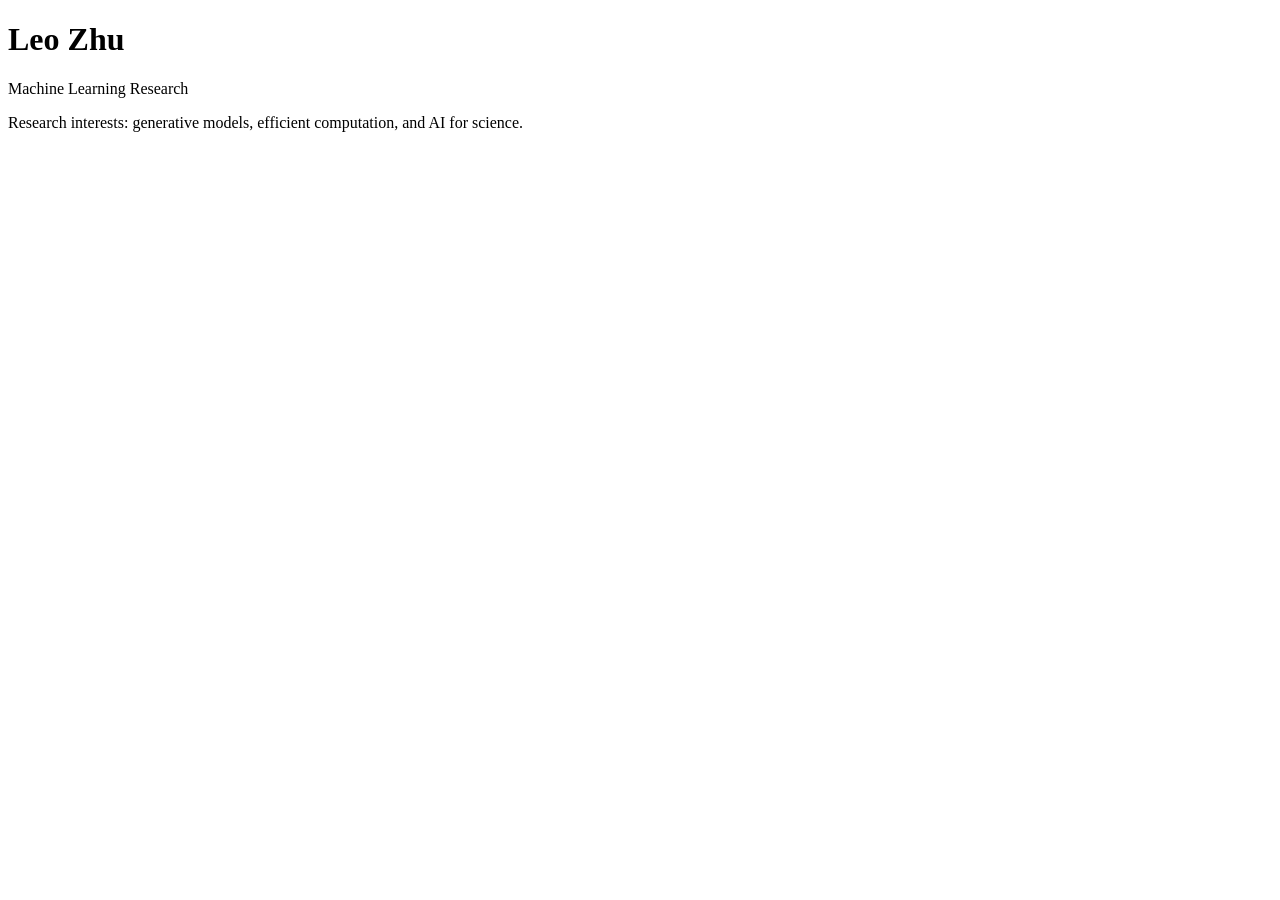
==== index.html @ b60bdffe "Create index.html" ====
<!DOCTYPE html>
<html lang="en">
<head>
  <meta charset="UTF-8">
  <meta name="viewport" content="width=device-width, initial-scale=1">
  <title>Leo Zhu | Research</title>
</head>
<body>
  <h1>Leo Zhu</h1>
  <p>Machine Learning Research</p>
  <p>
    Research interests: generative models,
    efficient computation, and AI for science.
  </p>
</body>
</html>
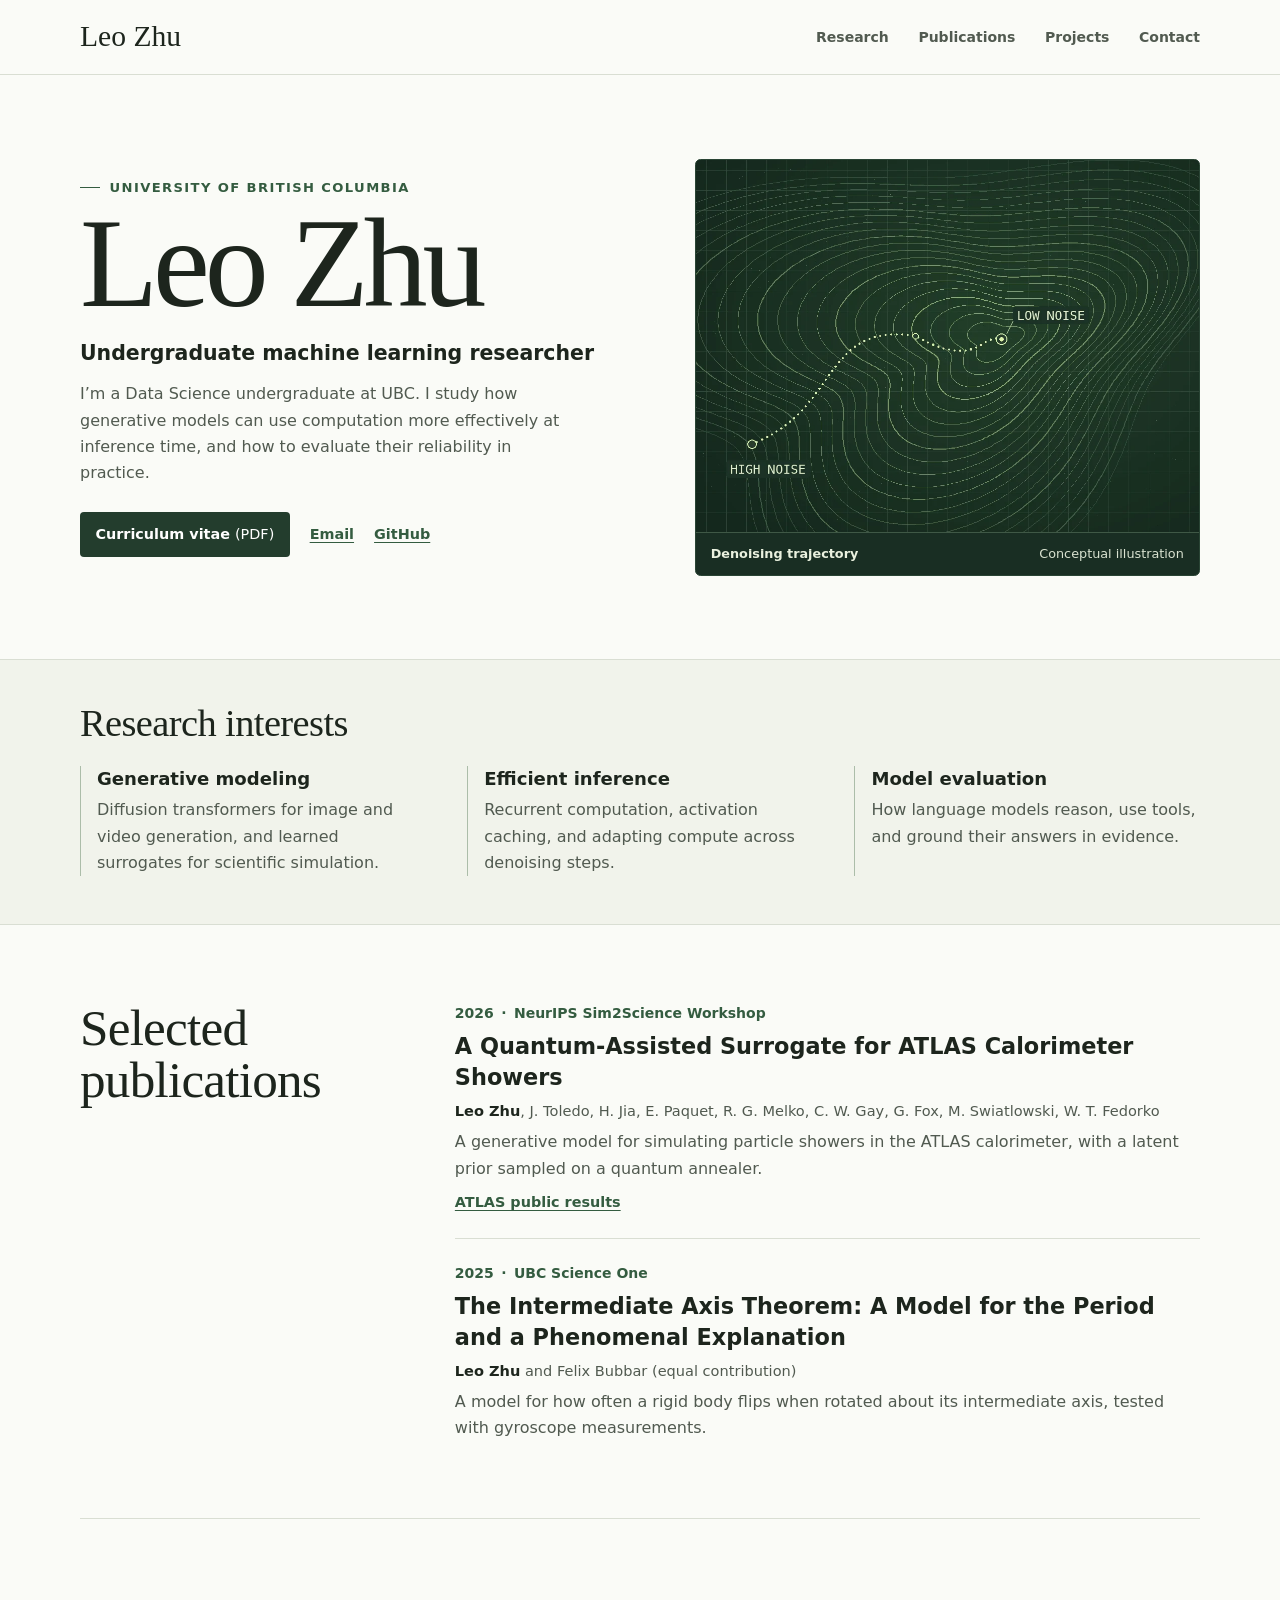
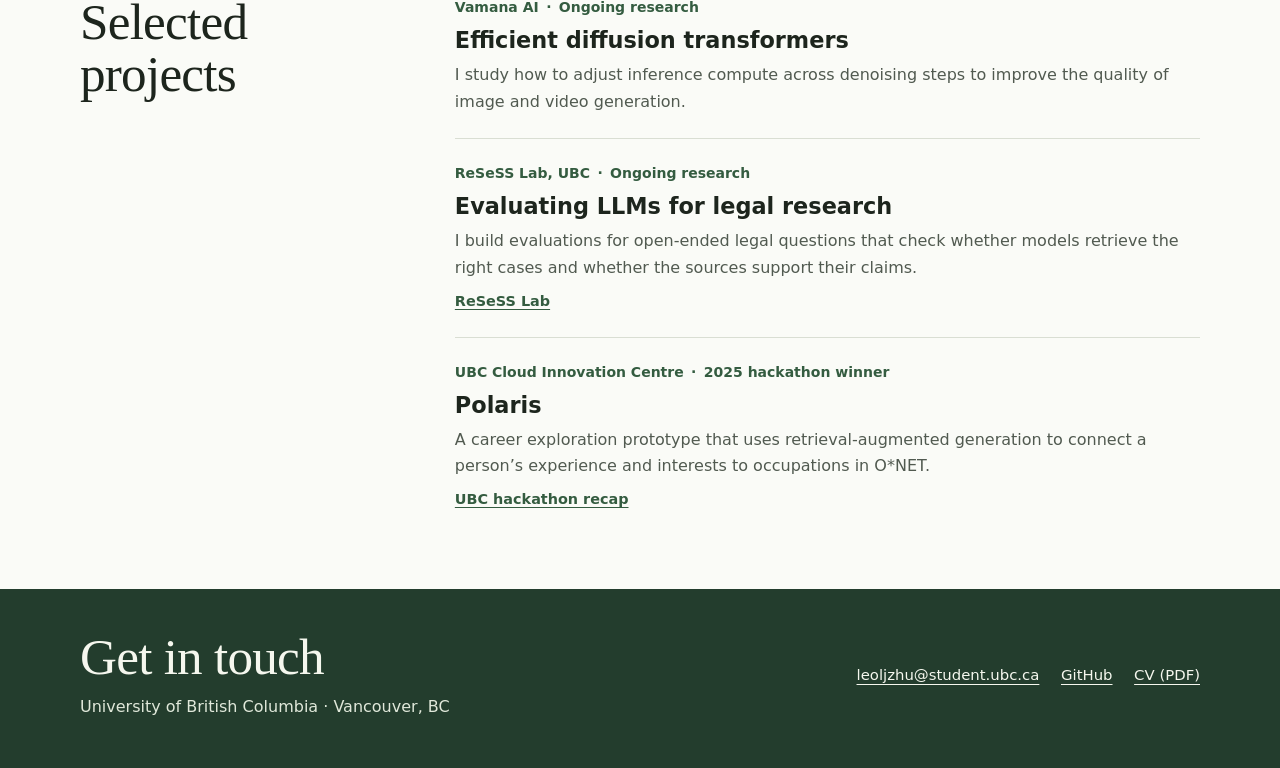
==== commit aa66ac67: "Build academic research portfolio" ====
--- a/index.html
+++ b/index.html
@@ -1,16 +1,125 @@
-<!DOCTYPE html>
+<!doctype html>
 <html lang="en">
 <head>
-  <meta charset="UTF-8">
+  <meta charset="utf-8">
   <meta name="viewport" content="width=device-width, initial-scale=1">
-  <title>Leo Zhu | Research</title>
+  <meta name="description" content="Leo Zhu is a Data Science undergraduate at the University of British Columbia researching generative models, efficient inference, and model evaluation.">
+  <meta name="theme-color" content="#fafbf7">
+  <link rel="canonical" href="https://leo-lj-zhu.github.io/">
+  <link rel="icon" href="assets/favicon.png" type="image/png">
+  <link rel="preload" href="assets/fonts/instrument-serif.woff2" as="font" type="font/woff2" crossorigin>
+  <link rel="stylesheet" href="style.css">
+  <title>Leo Zhu | Machine Learning Research</title>
 </head>
-<body>
-  <h1>Leo Zhu</h1>
-  <p>Machine Learning Research</p>
-  <p>
-    Research interests: generative models,
-    efficient computation, and AI for science.
-  </p>
+<body id="top">
+  <a class="skip-link" href="#main">Skip to content</a>
+
+  <header class="header">
+    <div class="shell header-inner">
+      <a class="wordmark" href="#top">Leo Zhu</a>
+      <nav aria-label="Main navigation">
+        <a href="#research">Research</a>
+        <a href="#publications">Publications</a>
+        <a href="#projects">Projects</a>
+        <a href="#contact">Contact</a>
+      </nav>
+    </div>
+  </header>
+
+  <main id="main" tabindex="-1">
+    <section class="shell hero" aria-labelledby="intro-title">
+      <div class="hero-copy">
+        <p class="eyebrow affiliation">University of British Columbia</p>
+        <h1 id="intro-title">Leo Zhu</h1>
+        <p class="role">Undergraduate machine learning researcher</p>
+        <p class="intro">I’m a Data Science undergraduate at UBC. I study how generative models can use computation more effectively at inference time, and how to evaluate their reliability in practice.</p>
+        <div class="hero-links">
+          <a class="button" href="cv/Leo_Zhu_CV.pdf">Curriculum vitae <span class="file-type">(PDF)</span></a>
+          <a href="mailto:leoljzhu@student.ubc.ca">Email</a>
+          <a href="https://github.com/leo-lj-zhu">GitHub</a>
+        </div>
+      </div>
+      <figure class="hero-figure">
+        <img src="assets/denoising-path.webp" width="1000" height="740" alt="A dotted path moves from high noise on the outer contours to low noise near the center.">
+        <figcaption><span>Denoising trajectory</span><span>Conceptual illustration</span></figcaption>
+      </figure>
+    </section>
+
+    <section class="research" id="research" aria-labelledby="research-title">
+      <div class="shell research-inner">
+        <h2 id="research-title">Research interests</h2>
+        <ul class="interests" role="list">
+          <li>
+            <h3>Generative modeling</h3>
+            <p>Diffusion transformers for image and video generation, and learned surrogates for scientific simulation.</p>
+          </li>
+          <li>
+            <h3>Efficient inference</h3>
+            <p>Recurrent computation, activation caching, and adapting compute across denoising steps.</p>
+          </li>
+          <li>
+            <h3>Model evaluation</h3>
+            <p>How language models reason, use tools, and ground their answers in evidence.</p>
+          </li>
+        </ul>
+      </div>
+    </section>
+
+    <section class="shell work-section" id="publications" aria-labelledby="publications-title">
+      <h2 id="publications-title">Selected publications</h2>
+      <div class="entries">
+        <article class="entry">
+          <p class="entry-meta">2026 <span>·</span> NeurIPS Sim2Science Workshop</p>
+          <h3>A Quantum-Assisted Surrogate for ATLAS Calorimeter Showers</h3>
+          <p class="authors"><strong>Leo Zhu</strong>, J. Toledo, H. Jia, E. Paquet, R. G. Melko, C. W. Gay, G. Fox, M. Swiatlowski, W. T. Fedorko</p>
+          <p>A generative model for simulating particle showers in the ATLAS calorimeter, with a latent prior sampled on a quantum annealer.</p>
+          <a href="https://atlas.web.cern.ch/Atlas/GROUPS/PHYSICS/PLOTS/SIMU-2026-15/">ATLAS public results</a>
+        </article>
+        <article class="entry">
+          <p class="entry-meta">2025 <span>·</span> UBC Science One</p>
+          <h3>The Intermediate Axis Theorem: A Model for the Period and a Phenomenal Explanation</h3>
+          <p class="authors"><strong>Leo Zhu</strong> and Felix Bubbar <span>(equal contribution)</span></p>
+          <p>A model for how often a rigid body flips when rotated about its intermediate axis, tested with gyroscope measurements.</p>
+        </article>
+      </div>
+    </section>
+
+    <section class="shell work-section" id="projects" aria-labelledby="projects-title">
+      <h2 id="projects-title">Selected projects</h2>
+      <div class="entries">
+        <article class="entry">
+          <p class="entry-meta">Vamana AI <span>·</span> Ongoing research</p>
+          <h3>Efficient diffusion transformers</h3>
+          <p>I study how to adjust inference compute across denoising steps to improve the quality of image and video generation.</p>
+        </article>
+        <article class="entry">
+          <p class="entry-meta">ReSeSS Lab, UBC <span>·</span> Ongoing research</p>
+          <h3>Evaluating LLMs for legal research</h3>
+          <p>I build evaluations for open-ended legal questions that check whether models retrieve the right cases and whether the sources support their claims.</p>
+          <a href="https://people.ece.ubc.ca/~mjulia/ReSeSS.html">ReSeSS Lab</a>
+        </article>
+        <article class="entry">
+          <p class="entry-meta">UBC Cloud Innovation Centre <span>·</span> 2025 hackathon winner</p>
+          <h3>Polaris</h3>
+          <p>A career exploration prototype that uses retrieval-augmented generation to connect a person’s experience and interests to occupations in O*NET.</p>
+          <a href="https://cic.ubc.ca/2025/09/04/event-recap-the-ubc-cic-summer-genai-hackathon-2025/">UBC hackathon recap</a>
+        </article>
+      </div>
+    </section>
+  </main>
+
+  <footer id="contact" aria-labelledby="contact-title">
+    <div class="shell footer-inner">
+      <div>
+        <h2 id="contact-title">Get in touch</h2>
+        <p>University of British Columbia · Vancouver, BC</p>
+      </div>
+      <address>
+        <a href="mailto:leoljzhu@student.ubc.ca">leoljzhu@student.ubc.ca</a>
+        <a href="https://github.com/leo-lj-zhu">GitHub</a>
+        <a href="cv/Leo_Zhu_CV.pdf">CV (PDF)</a>
+      </address>
+    </div>
+  </footer>
 </body>
 </html>
--- a/style.css
+++ b/style.css
@@ -0,0 +1,412 @@
+@font-face {
+  font-family: Inter;
+  src: url("assets/fonts/inter.woff2") format("woff2");
+  font-weight: 400 700;
+  font-display: swap;
+}
+
+@font-face {
+  font-family: "Instrument Serif";
+  src: url("assets/fonts/instrument-serif.woff2") format("woff2");
+  font-weight: 400;
+  font-display: swap;
+}
+
+:root {
+  color-scheme: light;
+  --paper: #fafbf7;
+  --wash: #f1f3eb;
+  --ink: #1d251d;
+  --muted: #515a50;
+  --accent: #345c40;
+  --line: #d9ded3;
+  --forest: #233d2d;
+  --serif: "Instrument Serif", Georgia, serif;
+  --sans: Inter, system-ui, sans-serif;
+}
+
+* {
+  box-sizing: border-box;
+}
+
+body {
+  margin: 0;
+  background: var(--paper);
+  color: var(--ink);
+  font: 1rem / 1.65 var(--sans);
+}
+
+h1, h2, h3, p, figure {
+  margin: 0;
+}
+
+h1, h2 {
+  font-family: var(--serif);
+  font-weight: 400;
+}
+
+h2 {
+  font-size: clamp(2.45rem, 4vw, 3.5rem);
+  line-height: 1.02;
+  letter-spacing: -.015em;
+}
+
+h3 {
+  font-size: 1.13rem;
+  font-weight: 650;
+  line-height: 1.4;
+}
+
+a {
+  color: var(--accent);
+  text-decoration-thickness: .075em;
+  text-underline-offset: .24em;
+}
+
+a:hover {
+  color: var(--ink);
+  text-decoration-thickness: .12em;
+}
+
+a:focus-visible {
+  outline: 2px solid currentColor;
+  outline-offset: 5px;
+  border-radius: 2px;
+}
+
+.shell {
+  width: min(100% - 3rem, 70rem);
+  margin-inline: auto;
+}
+
+.skip-link {
+  position: fixed;
+  z-index: 1;
+  top: .75rem;
+  left: .75rem;
+  padding: .45rem .75rem;
+  transform: translateY(-200%);
+  background: var(--paper);
+}
+
+.skip-link:focus {
+  transform: none;
+}
+
+.header {
+  border-bottom: 1px solid var(--line);
+}
+
+.header-inner {
+  min-height: 4.65rem;
+  display: flex;
+  align-items: center;
+  justify-content: space-between;
+  gap: .65rem 1.5rem;
+}
+
+.wordmark {
+  color: var(--ink);
+  font: 1.85rem / 1 var(--serif);
+  white-space: nowrap;
+  text-decoration: none;
+}
+
+nav {
+  display: flex;
+  flex-wrap: wrap;
+  gap: .3rem 1.85rem;
+}
+
+nav a {
+  color: var(--muted);
+  font-size: .875rem;
+  font-weight: 550;
+  text-decoration: none;
+}
+
+nav a:hover {
+  text-decoration: underline;
+}
+
+.hero {
+  display: grid;
+  grid-template-columns: minmax(0, 1fr) minmax(0, .94fr);
+  gap: clamp(2rem, 6vw, 5.75rem);
+  align-items: center;
+  padding-block: clamp(3.25rem, 6.5vw, 6rem);
+}
+
+.eyebrow {
+  font-size: .82rem;
+  font-weight: 650;
+  letter-spacing: .105em;
+  text-transform: uppercase;
+  color: var(--accent);
+}
+
+.affiliation {
+  display: flex;
+  gap: .63rem;
+  align-items: center;
+}
+
+.affiliation::before {
+  content: "";
+  width: 1.22rem;
+  height: 1px;
+  flex-shrink: 0;
+  background: currentColor;
+}
+
+h1 {
+  margin-block: .7rem .8rem;
+  font-size: clamp(5rem, 10vw, 8.4rem);
+  line-height: .84;
+  letter-spacing: -.04em;
+}
+
+.role {
+  margin-top: 1.35rem;
+  font-size: clamp(1.06rem, 1.6vw, 1.32rem);
+  font-weight: 550;
+  line-height: 1.45;
+}
+
+.intro {
+  max-width: 30rem;
+  margin-top: .8rem;
+  color: var(--muted);
+}
+
+.hero-links {
+  display: flex;
+  flex-wrap: wrap;
+  gap: .65rem 1.25rem;
+  align-items: center;
+  margin-top: 1.6rem;
+  font-size: .9rem;
+  font-weight: 600;
+}
+
+.button {
+  display: inline-flex;
+  gap: .35em;
+  padding: .6rem .9rem;
+  border: 1px solid transparent;
+  border-radius: .25rem;
+  background: var(--forest);
+  color: white;
+  text-decoration: none;
+}
+
+.button:hover {
+  background: var(--accent);
+  color: white;
+}
+
+.button:focus-visible {
+  outline-color: var(--forest);
+}
+
+.file-type {
+  font-weight: 400;
+}
+
+.hero-figure {
+  min-width: 0;
+  overflow: hidden;
+  border: 1px solid #294434;
+  border-radius: .35rem;
+  background: #192e23;
+  color: #d9e2d0;
+}
+
+.hero-figure img {
+  display: block;
+  width: 100%;
+  height: auto;
+}
+
+figcaption {
+  display: flex;
+  flex-wrap: wrap;
+  justify-content: space-between;
+  gap: .25rem .75rem;
+  padding: .72rem .95rem;
+  border-top: 1px solid #3f5846;
+  font-size: .8rem;
+  line-height: 1.45;
+}
+
+figcaption span:first-child {
+  color: #eaf1df;
+  font-weight: 600;
+}
+
+.research {
+  border-block: 1px solid var(--line);
+  background: var(--wash);
+}
+
+.research-inner {
+  padding-block: 2.75rem 3rem;
+}
+
+.research h2 {
+  font-size: clamp(2.25rem, 3vw, 2.8rem);
+}
+
+.interests {
+  display: grid;
+  grid-template-columns: repeat(3, minmax(0, 1fr));
+  gap: 1.25rem 2.6rem;
+  margin: 1.45rem 0 0;
+  padding: 0;
+  list-style: none;
+}
+
+.interests li {
+  padding-left: 1rem;
+  border-left: 1px solid #acbda9;
+}
+
+.interests p, .entry p {
+  color: var(--muted);
+}
+
+.interests p {
+  margin-top: .35rem;
+}
+
+.work-section {
+  display: grid;
+  grid-template-columns: minmax(12rem, .72fr) minmax(0, 1.8fr);
+  gap: 1.65rem clamp(2rem, 6vw, 5.25rem);
+  padding-block: clamp(3.1rem, 6vw, 5rem);
+}
+
+.work-section + .work-section {
+  border-top: 1px solid var(--line);
+}
+
+.entry {
+  display: grid;
+  justify-items: start;
+  gap: .36rem;
+}
+
+.entry + .entry {
+  margin-top: 1.45rem;
+  padding-top: 1.45rem;
+  border-top: 1px solid var(--line);
+}
+
+.entry .entry-meta {
+  color: var(--accent);
+  font-size: .875rem;
+  font-weight: 600;
+}
+
+.entry-meta span {
+  margin-inline: .18em;
+}
+
+.entry h3 {
+  font-size: clamp(1.15rem, 2vw, 1.4rem);
+}
+
+.entry .authors {
+  font-size: .91rem;
+}
+
+.authors strong {
+  color: var(--ink);
+  font-weight: 650;
+}
+
+.entry a {
+  margin-top: .18rem;
+  font-size: .9rem;
+  font-weight: 600;
+}
+
+[id] {
+  scroll-margin-top: 1rem;
+}
+
+footer {
+  background: var(--forest);
+  color: #f5f7ee;
+}
+
+.footer-inner {
+  display: flex;
+  align-items: center;
+  justify-content: space-between;
+  flex-wrap: wrap;
+  gap: 1.25rem 2rem;
+  padding-block: 2.65rem 3rem;
+}
+
+footer p {
+  margin-top: .65rem;
+  color: #e0e8da;
+}
+
+address {
+  display: flex;
+  flex-wrap: wrap;
+  gap: .45rem 1.35rem;
+  font-size: .93rem;
+  font-style: normal;
+}
+
+footer a, footer a:hover {
+  color: inherit;
+}
+
+@media (max-width: 51rem) {
+  .hero {
+    grid-template-columns: 1fr;
+  }
+
+  .hero-figure {
+    width: min(100%, 32rem);
+  }
+
+  .interests {
+    gap: 1rem;
+  }
+}
+
+@media (max-width: 38rem) {
+  .shell {
+    width: calc(100% - 2.25rem);
+  }
+
+  .header-inner {
+    flex-wrap: wrap;
+    padding-block: .9rem;
+  }
+
+  nav {
+    gap: .3rem .9rem;
+  }
+
+  .hero {
+    padding-block: 3rem;
+  }
+
+  h1 {
+    font-size: clamp(4.55rem, 17vw, 6rem);
+  }
+
+  .interests, .work-section {
+    grid-template-columns: 1fr;
+  }
+
+  .research-inner {
+    padding-block: 2.35rem;
+  }
+}
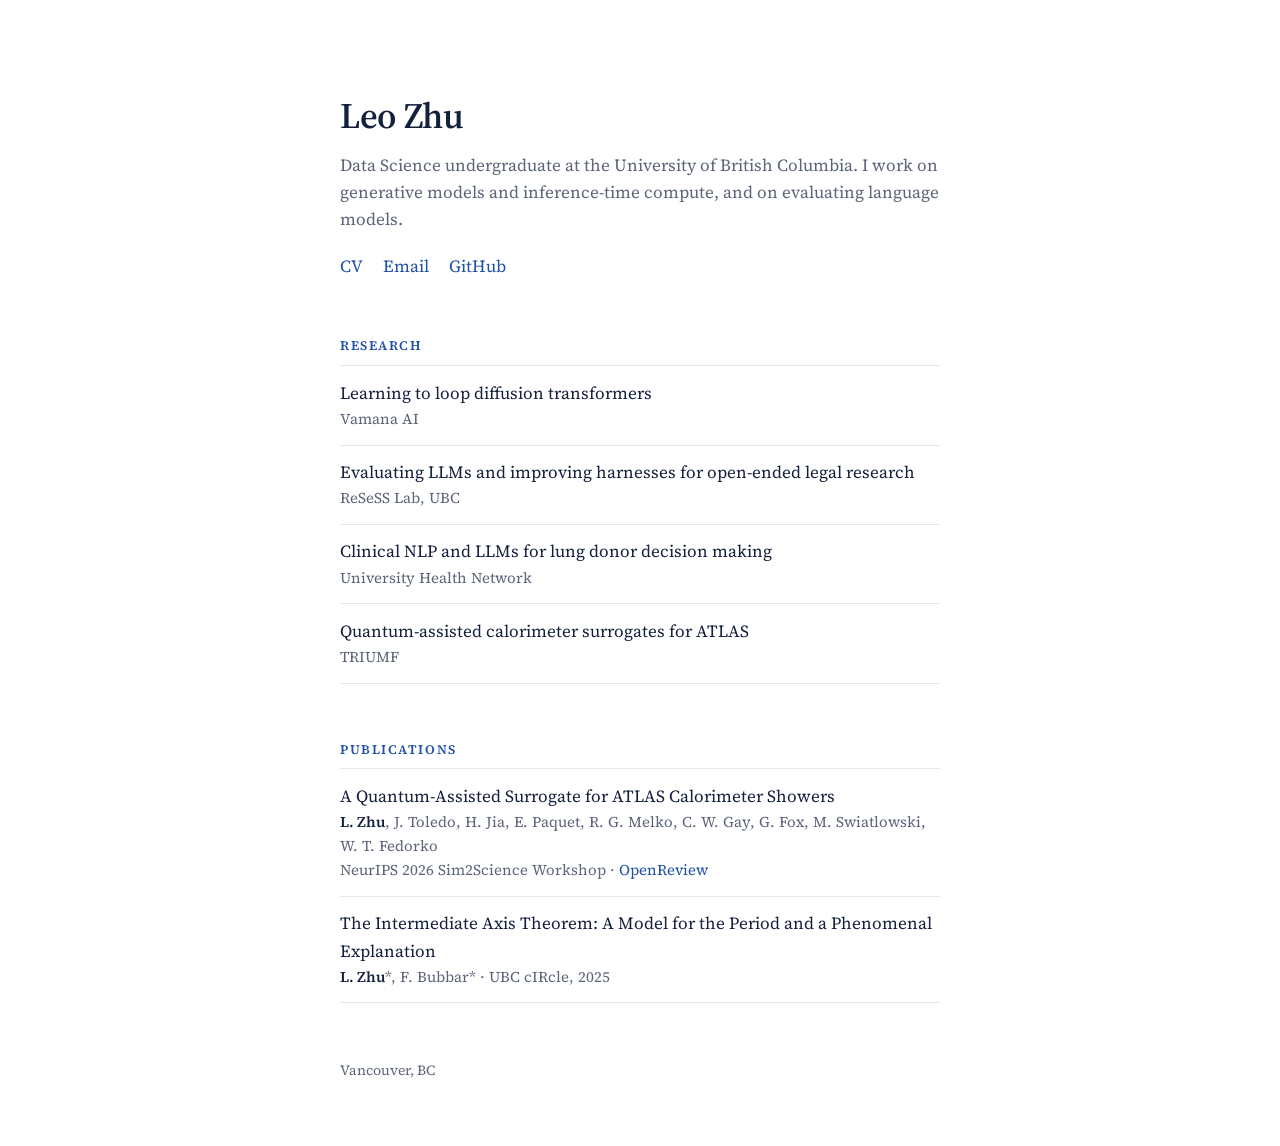
==== commit b975c64d: "Redesign site with navy palette and in-browser CV viewer - Single-column layout in Source Serif 4 wi" ====
--- a/index.html
+++ b/index.html
@@ -3,123 +3,54 @@
 <head>
   <meta charset="utf-8">
   <meta name="viewport" content="width=device-width, initial-scale=1">
-  <meta name="description" content="Leo Zhu is a Data Science undergraduate at the University of British Columbia researching generative models, efficient inference, and model evaluation.">
-  <meta name="theme-color" content="#fafbf7">
+  <meta name="description" content="Leo Zhu is a Data Science undergraduate at UBC working on generative models, inference-time compute, and LLM evaluation.">
+  <meta name="theme-color" content="#ffffff">
   <link rel="canonical" href="https://leo-lj-zhu.github.io/">
   <link rel="icon" href="assets/favicon.png" type="image/png">
-  <link rel="preload" href="assets/fonts/instrument-serif.woff2" as="font" type="font/woff2" crossorigin>
+  <link rel="preconnect" href="https://fonts.googleapis.com">
+  <link rel="preconnect" href="https://fonts.gstatic.com" crossorigin>
+  <link rel="stylesheet" href="https://fonts.googleapis.com/css2?family=Source+Serif+4:ital,opsz,wght@0,8..60,400;0,8..60,600;1,8..60,400&display=swap">
   <link rel="stylesheet" href="style.css">
-  <title>Leo Zhu | Machine Learning Research</title>
+  <title>Leo Zhu</title>
 </head>
-<body id="top">
-  <a class="skip-link" href="#main">Skip to content</a>
+<body>
+  <main class="page">
+    <header class="intro">
+      <h1>Leo Zhu</h1>
+      <p>Data Science undergraduate at the University of British Columbia. I work on generative models and inference-time compute, and on evaluating language models.</p>
+      <nav class="links" aria-label="Links">
+        <a href="cv/">CV</a>
+        <a href="mailto:leoljzhu@student.ubc.ca">Email</a>
+        <a href="https://github.com/leo-lj-zhu">GitHub</a>
+      </nav>
+    </header>
 
-  <header class="header">
-    <div class="shell header-inner">
-      <a class="wordmark" href="#top">Leo Zhu</a>
-      <nav aria-label="Main navigation">
-        <a href="#research">Research</a>
-        <a href="#publications">Publications</a>
-        <a href="#projects">Projects</a>
-        <a href="#contact">Contact</a>
-      </nav>
-    </div>
-  </header>
-
-  <main id="main" tabindex="-1">
-    <section class="shell hero" aria-labelledby="intro-title">
-      <div class="hero-copy">
-        <p class="eyebrow affiliation">University of British Columbia</p>
-        <h1 id="intro-title">Leo Zhu</h1>
-        <p class="role">Undergraduate machine learning researcher</p>
-        <p class="intro">I’m a Data Science undergraduate at UBC. I study how generative models can use computation more effectively at inference time, and how to evaluate their reliability in practice.</p>
-        <div class="hero-links">
-          <a class="button" href="cv/Leo_Zhu_CV.pdf">Curriculum vitae <span class="file-type">(PDF)</span></a>
-          <a href="mailto:leoljzhu@student.ubc.ca">Email</a>
-          <a href="https://github.com/leo-lj-zhu">GitHub</a>
-        </div>
-      </div>
-      <figure class="hero-figure">
-        <img src="assets/denoising-path.webp" width="1000" height="740" alt="A dotted path moves from high noise on the outer contours to low noise near the center.">
-        <figcaption><span>Denoising trajectory</span><span>Conceptual illustration</span></figcaption>
-      </figure>
+    <section aria-labelledby="research">
+      <h2 id="research">Research</h2>
+      <ul class="list">
+        <li><span class="what">Learning to loop diffusion transformers</span><span class="where">Vamana AI</span></li>
+        <li><span class="what">Evaluating LLMs and improving harnesses for open-ended legal research</span><span class="where">ReSeSS Lab, UBC</span></li>
+        <li><span class="what">Clinical NLP and LLMs for lung donor decision making</span><span class="where">University Health Network</span></li>
+        <li><span class="what">Quantum-assisted calorimeter surrogates for ATLAS</span><span class="where">TRIUMF</span></li>
+      </ul>
     </section>
 
-    <section class="research" id="research" aria-labelledby="research-title">
-      <div class="shell research-inner">
-        <h2 id="research-title">Research interests</h2>
-        <ul class="interests" role="list">
-          <li>
-            <h3>Generative modeling</h3>
-            <p>Diffusion transformers for image and video generation, and learned surrogates for scientific simulation.</p>
-          </li>
-          <li>
-            <h3>Efficient inference</h3>
-            <p>Recurrent computation, activation caching, and adapting compute across denoising steps.</p>
-          </li>
-          <li>
-            <h3>Model evaluation</h3>
-            <p>How language models reason, use tools, and ground their answers in evidence.</p>
-          </li>
-        </ul>
-      </div>
+    <section aria-labelledby="publications">
+      <h2 id="publications">Publications</h2>
+      <ul class="list pubs">
+        <li>
+          <span class="what">A Quantum-Assisted Surrogate for ATLAS Calorimeter Showers</span>
+          <span class="where"><b>L. Zhu</b>, J. Toledo, H. Jia, E. Paquet, R. G. Melko, C. W. Gay, G. Fox, M. Swiatlowski, W. T. Fedorko</span>
+          <span class="where">NeurIPS 2026 Sim2Science Workshop · <a href="https://openreview.net/forum?id=JTKPwobNAh">OpenReview</a></span>
+        </li>
+        <li>
+          <span class="what">The Intermediate Axis Theorem: A Model for the Period and a Phenomenal Explanation</span>
+          <span class="where"><b>L. Zhu</b>*, F. Bubbar* · UBC cIRcle, 2025</span>
+        </li>
+      </ul>
     </section>
 
-    <section class="shell work-section" id="publications" aria-labelledby="publications-title">
-      <h2 id="publications-title">Selected publications</h2>
-      <div class="entries">
-        <article class="entry">
-          <p class="entry-meta">2026 <span>·</span> NeurIPS Sim2Science Workshop</p>
-          <h3>A Quantum-Assisted Surrogate for ATLAS Calorimeter Showers</h3>
-          <p class="authors"><strong>Leo Zhu</strong>, J. Toledo, H. Jia, E. Paquet, R. G. Melko, C. W. Gay, G. Fox, M. Swiatlowski, W. T. Fedorko</p>
-          <p>A generative model for simulating particle showers in the ATLAS calorimeter, with a latent prior sampled on a quantum annealer.</p>
-          <a href="https://atlas.web.cern.ch/Atlas/GROUPS/PHYSICS/PLOTS/SIMU-2026-15/">ATLAS public results</a>
-        </article>
-        <article class="entry">
-          <p class="entry-meta">2025 <span>·</span> UBC Science One</p>
-          <h3>The Intermediate Axis Theorem: A Model for the Period and a Phenomenal Explanation</h3>
-          <p class="authors"><strong>Leo Zhu</strong> and Felix Bubbar <span>(equal contribution)</span></p>
-          <p>A model for how often a rigid body flips when rotated about its intermediate axis, tested with gyroscope measurements.</p>
-        </article>
-      </div>
-    </section>
-
-    <section class="shell work-section" id="projects" aria-labelledby="projects-title">
-      <h2 id="projects-title">Selected projects</h2>
-      <div class="entries">
-        <article class="entry">
-          <p class="entry-meta">Vamana AI <span>·</span> Ongoing research</p>
-          <h3>Efficient diffusion transformers</h3>
-          <p>I study how to adjust inference compute across denoising steps to improve the quality of image and video generation.</p>
-        </article>
-        <article class="entry">
-          <p class="entry-meta">ReSeSS Lab, UBC <span>·</span> Ongoing research</p>
-          <h3>Evaluating LLMs for legal research</h3>
-          <p>I build evaluations for open-ended legal questions that check whether models retrieve the right cases and whether the sources support their claims.</p>
-          <a href="https://people.ece.ubc.ca/~mjulia/ReSeSS.html">ReSeSS Lab</a>
-        </article>
-        <article class="entry">
-          <p class="entry-meta">UBC Cloud Innovation Centre <span>·</span> 2025 hackathon winner</p>
-          <h3>Polaris</h3>
-          <p>A career exploration prototype that uses retrieval-augmented generation to connect a person’s experience and interests to occupations in O*NET.</p>
-          <a href="https://cic.ubc.ca/2025/09/04/event-recap-the-ubc-cic-summer-genai-hackathon-2025/">UBC hackathon recap</a>
-        </article>
-      </div>
-    </section>
+    <footer>Vancouver, BC</footer>
   </main>
-
-  <footer id="contact" aria-labelledby="contact-title">
-    <div class="shell footer-inner">
-      <div>
-        <h2 id="contact-title">Get in touch</h2>
-        <p>University of British Columbia · Vancouver, BC</p>
-      </div>
-      <address>
-        <a href="mailto:leoljzhu@student.ubc.ca">leoljzhu@student.ubc.ca</a>
-        <a href="https://github.com/leo-lj-zhu">GitHub</a>
-        <a href="cv/Leo_Zhu_CV.pdf">CV (PDF)</a>
-      </address>
-    </div>
-  </footer>
 </body>
 </html>
--- a/style.css
+++ b/style.css
@@ -1,412 +1,155 @@
-@font-face {
-  font-family: Inter;
-  src: url("assets/fonts/inter.woff2") format("woff2");
-  font-weight: 400 700;
-  font-display: swap;
+:root {
+  color-scheme: light dark;
+  --bg: #ffffff;
+  --ink: #14213d;
+  --muted: #5b6478;
+  --accent: #1f4fa8;
+  --rule: #e3e7ef;
+  --serif: "Source Serif 4", "Iowan Old Style", Georgia, serif;
 }
 
-@font-face {
-  font-family: "Instrument Serif";
-  src: url("assets/fonts/instrument-serif.woff2") format("woff2");
-  font-weight: 400;
-  font-display: swap;
+@media (prefers-color-scheme: dark) {
+  :root {
+    --bg: #0d1526;
+    --ink: #e4e9f3;
+    --muted: #98a3ba;
+    --accent: #8db3ff;
+    --rule: #22304a;
+  }
 }
 
-:root {
-  color-scheme: light;
-  --paper: #fafbf7;
-  --wash: #f1f3eb;
-  --ink: #1d251d;
-  --muted: #515a50;
-  --accent: #345c40;
-  --line: #d9ded3;
-  --forest: #233d2d;
-  --serif: "Instrument Serif", Georgia, serif;
-  --sans: Inter, system-ui, sans-serif;
-}
-
-* {
-  box-sizing: border-box;
-}
+* { box-sizing: border-box; }
 
 body {
   margin: 0;
-  background: var(--paper);
+  background: var(--bg);
   color: var(--ink);
-  font: 1rem / 1.65 var(--sans);
+  font: 1.0625rem / 1.6 var(--serif);
+  font-optical-sizing: auto;
+  -webkit-font-smoothing: antialiased;
 }
 
-h1, h2, h3, p, figure {
-  margin: 0;
+.page {
+  max-width: 40rem;
+  margin: 0 auto;
+  padding: 6rem 1.25rem 4rem;
 }
 
-h1, h2 {
-  font-family: var(--serif);
-  font-weight: 400;
+h1, h2, p, ul { margin: 0; }
+
+a {
+  color: var(--accent);
+  text-decoration: none;
+  text-underline-offset: 0.18em;
+}
+a:hover { text-decoration: underline; }
+a:focus-visible { outline: 2px solid var(--accent); outline-offset: 2px; }
+
+.intro h1 {
+  font-size: 2.25rem;
+  font-weight: 600;
+  letter-spacing: -0.01em;
+  line-height: 1.1;
+}
+
+.intro p {
+  margin-top: 1rem;
+  color: var(--muted);
+}
+
+.links {
+  display: flex;
+  gap: 1.25rem;
+  margin-top: 1.25rem;
+}
+
+section {
+  margin-top: 3.5rem;
 }
 
 h2 {
-  font-size: clamp(2.45rem, 4vw, 3.5rem);
-  line-height: 1.02;
-  letter-spacing: -.015em;
+  font-size: 0.8125rem;
+  font-weight: 600;
+  letter-spacing: 0.12em;
+  text-transform: uppercase;
+  color: var(--accent);
+  padding-bottom: 0.5rem;
+  border-bottom: 1px solid var(--rule);
 }
 
-h3 {
-  font-size: 1.13rem;
-  font-weight: 650;
-  line-height: 1.4;
+.list {
+  list-style: none;
+  padding: 0;
 }
 
-a {
-  color: var(--accent);
-  text-decoration-thickness: .075em;
-  text-underline-offset: .24em;
+.list li {
+  display: flex;
+  flex-direction: column;
+  padding: 0.85rem 0;
+  border-bottom: 1px solid var(--rule);
 }
 
-a:hover {
-  color: var(--ink);
-  text-decoration-thickness: .12em;
+.what { color: var(--ink); }
+a.what { color: var(--accent); }
+
+.where {
+  color: var(--muted);
+  font-size: 0.9375rem;
 }
 
-a:focus-visible {
-  outline: 2px solid currentColor;
-  outline-offset: 5px;
-  border-radius: 2px;
+.where b { font-weight: 600; color: var(--ink); }
+
+footer {
+  margin-top: 3.5rem;
+  color: var(--muted);
+  font-size: 0.875rem;
 }
 
-.shell {
-  width: min(100% - 3rem, 70rem);
-  margin-inline: auto;
+@media (max-width: 480px) {
+  .page { padding-top: 3.5rem; }
+  .intro h1 { font-size: 1.9rem; }
 }
 
-.skip-link {
-  position: fixed;
+/* CV viewer */
+.cv-bar {
+  position: sticky;
+  top: 0;
   z-index: 1;
-  top: .75rem;
-  left: .75rem;
-  padding: .45rem .75rem;
-  transform: translateY(-200%);
-  background: var(--paper);
+  display: flex;
+  justify-content: space-between;
+  padding: 0.75rem 1.25rem;
+  background: var(--bg);
+  border-bottom: 1px solid var(--rule);
+  font-size: 0.9375rem;
 }
 
-.skip-link:focus {
-  transform: none;
+.cv-pages {
+  display: flex;
+  flex-direction: column;
+  align-items: center;
+  gap: 1.25rem;
+  padding: 1.5rem 1rem 3rem;
 }
 
-.header {
-  border-bottom: 1px solid var(--line);
+.cv-page {
+  position: relative;
+  background: #fff;
+  box-shadow: 0 1px 3px rgb(20 33 61 / 0.12), 0 0 0 1px var(--rule);
 }
 
-.header-inner {
-  min-height: 4.65rem;
-  display: flex;
-  align-items: center;
-  justify-content: space-between;
-  gap: .65rem 1.5rem;
+.cv-page canvas {
+  display: block;
+  width: 100%;
+  height: 100%;
 }
 
-.wordmark {
-  color: var(--ink);
-  font: 1.85rem / 1 var(--serif);
-  white-space: nowrap;
-  text-decoration: none;
+.cv-link {
+  position: absolute;
 }
+.cv-link:hover { background: rgb(31 79 168 / 0.08); }
 
-nav {
-  display: flex;
-  flex-wrap: wrap;
-  gap: .3rem 1.85rem;
-}
-
-nav a {
-  color: var(--muted);
-  font-size: .875rem;
-  font-weight: 550;
-  text-decoration: none;
-}
-
-nav a:hover {
-  text-decoration: underline;
-}
-
-.hero {
-  display: grid;
-  grid-template-columns: minmax(0, 1fr) minmax(0, .94fr);
-  gap: clamp(2rem, 6vw, 5.75rem);
-  align-items: center;
-  padding-block: clamp(3.25rem, 6.5vw, 6rem);
-}
-
-.eyebrow {
-  font-size: .82rem;
-  font-weight: 650;
-  letter-spacing: .105em;
-  text-transform: uppercase;
-  color: var(--accent);
-}
-
-.affiliation {
-  display: flex;
-  gap: .63rem;
-  align-items: center;
-}
-
-.affiliation::before {
-  content: "";
-  width: 1.22rem;
-  height: 1px;
-  flex-shrink: 0;
-  background: currentColor;
-}
-
-h1 {
-  margin-block: .7rem .8rem;
-  font-size: clamp(5rem, 10vw, 8.4rem);
-  line-height: .84;
-  letter-spacing: -.04em;
-}
-
-.role {
-  margin-top: 1.35rem;
-  font-size: clamp(1.06rem, 1.6vw, 1.32rem);
-  font-weight: 550;
-  line-height: 1.45;
-}
-
-.intro {
-  max-width: 30rem;
-  margin-top: .8rem;
+.cv-fallback {
+  max-width: 40rem;
+  margin: 3rem auto;
   color: var(--muted);
 }
-
-.hero-links {
-  display: flex;
-  flex-wrap: wrap;
-  gap: .65rem 1.25rem;
-  align-items: center;
-  margin-top: 1.6rem;
-  font-size: .9rem;
-  font-weight: 600;
-}
-
-.button {
-  display: inline-flex;
-  gap: .35em;
-  padding: .6rem .9rem;
-  border: 1px solid transparent;
-  border-radius: .25rem;
-  background: var(--forest);
-  color: white;
-  text-decoration: none;
-}
-
-.button:hover {
-  background: var(--accent);
-  color: white;
-}
-
-.button:focus-visible {
-  outline-color: var(--forest);
-}
-
-.file-type {
-  font-weight: 400;
-}
-
-.hero-figure {
-  min-width: 0;
-  overflow: hidden;
-  border: 1px solid #294434;
-  border-radius: .35rem;
-  background: #192e23;
-  color: #d9e2d0;
-}
-
-.hero-figure img {
-  display: block;
-  width: 100%;
-  height: auto;
-}
-
-figcaption {
-  display: flex;
-  flex-wrap: wrap;
-  justify-content: space-between;
-  gap: .25rem .75rem;
-  padding: .72rem .95rem;
-  border-top: 1px solid #3f5846;
-  font-size: .8rem;
-  line-height: 1.45;
-}
-
-figcaption span:first-child {
-  color: #eaf1df;
-  font-weight: 600;
-}
-
-.research {
-  border-block: 1px solid var(--line);
-  background: var(--wash);
-}
-
-.research-inner {
-  padding-block: 2.75rem 3rem;
-}
-
-.research h2 {
-  font-size: clamp(2.25rem, 3vw, 2.8rem);
-}
-
-.interests {
-  display: grid;
-  grid-template-columns: repeat(3, minmax(0, 1fr));
-  gap: 1.25rem 2.6rem;
-  margin: 1.45rem 0 0;
-  padding: 0;
-  list-style: none;
-}
-
-.interests li {
-  padding-left: 1rem;
-  border-left: 1px solid #acbda9;
-}
-
-.interests p, .entry p {
-  color: var(--muted);
-}
-
-.interests p {
-  margin-top: .35rem;
-}
-
-.work-section {
-  display: grid;
-  grid-template-columns: minmax(12rem, .72fr) minmax(0, 1.8fr);
-  gap: 1.65rem clamp(2rem, 6vw, 5.25rem);
-  padding-block: clamp(3.1rem, 6vw, 5rem);
-}
-
-.work-section + .work-section {
-  border-top: 1px solid var(--line);
-}
-
-.entry {
-  display: grid;
-  justify-items: start;
-  gap: .36rem;
-}
-
-.entry + .entry {
-  margin-top: 1.45rem;
-  padding-top: 1.45rem;
-  border-top: 1px solid var(--line);
-}
-
-.entry .entry-meta {
-  color: var(--accent);
-  font-size: .875rem;
-  font-weight: 600;
-}
-
-.entry-meta span {
-  margin-inline: .18em;
-}
-
-.entry h3 {
-  font-size: clamp(1.15rem, 2vw, 1.4rem);
-}
-
-.entry .authors {
-  font-size: .91rem;
-}
-
-.authors strong {
-  color: var(--ink);
-  font-weight: 650;
-}
-
-.entry a {
-  margin-top: .18rem;
-  font-size: .9rem;
-  font-weight: 600;
-}
-
-[id] {
-  scroll-margin-top: 1rem;
-}
-
-footer {
-  background: var(--forest);
-  color: #f5f7ee;
-}
-
-.footer-inner {
-  display: flex;
-  align-items: center;
-  justify-content: space-between;
-  flex-wrap: wrap;
-  gap: 1.25rem 2rem;
-  padding-block: 2.65rem 3rem;
-}
-
-footer p {
-  margin-top: .65rem;
-  color: #e0e8da;
-}
-
-address {
-  display: flex;
-  flex-wrap: wrap;
-  gap: .45rem 1.35rem;
-  font-size: .93rem;
-  font-style: normal;
-}
-
-footer a, footer a:hover {
-  color: inherit;
-}
-
-@media (max-width: 51rem) {
-  .hero {
-    grid-template-columns: 1fr;
-  }
-
-  .hero-figure {
-    width: min(100%, 32rem);
-  }
-
-  .interests {
-    gap: 1rem;
-  }
-}
-
-@media (max-width: 38rem) {
-  .shell {
-    width: calc(100% - 2.25rem);
-  }
-
-  .header-inner {
-    flex-wrap: wrap;
-    padding-block: .9rem;
-  }
-
-  nav {
-    gap: .3rem .9rem;
-  }
-
-  .hero {
-    padding-block: 3rem;
-  }
-
-  h1 {
-    font-size: clamp(4.55rem, 17vw, 6rem);
-  }
-
-  .interests, .work-section {
-    grid-template-columns: 1fr;
-  }
-
-  .research-inner {
-    padding-block: 2.35rem;
-  }
-}
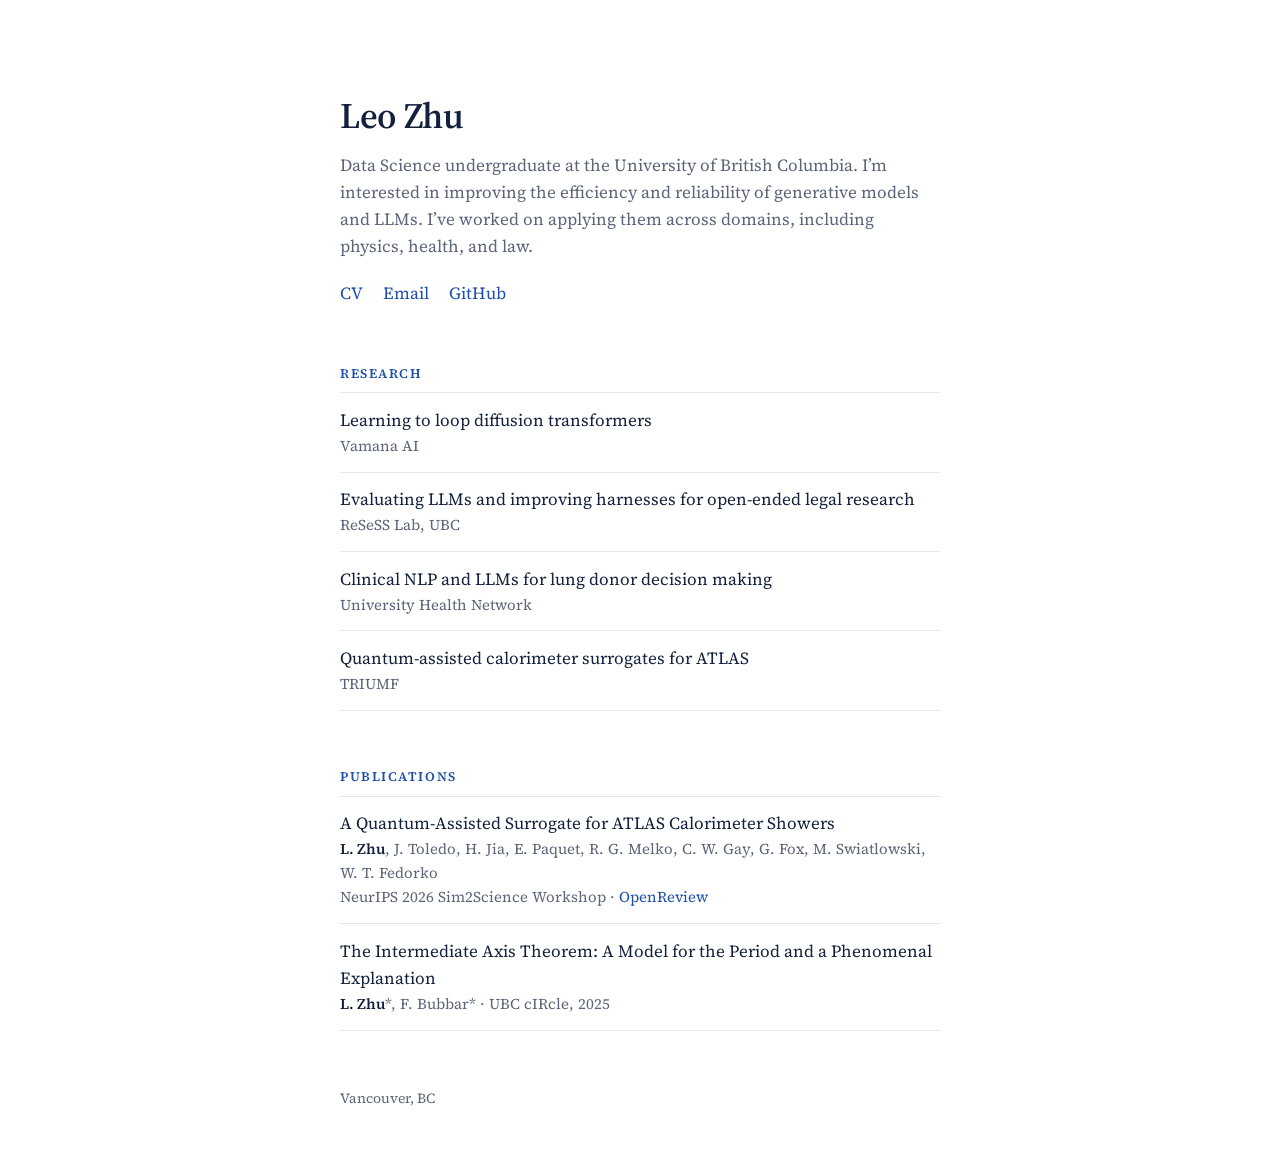
==== commit 1053e039: "Redraw favicon in navy and update bio - Clean navy tile with a white serif L; add apple-touch-icon -" ====
--- a/index.html
+++ b/index.html
@@ -3,10 +3,11 @@
 <head>
   <meta charset="utf-8">
   <meta name="viewport" content="width=device-width, initial-scale=1">
-  <meta name="description" content="Leo Zhu is a Data Science undergraduate at UBC working on generative models, inference-time compute, and LLM evaluation.">
+  <meta name="description" content="Leo Zhu is a Data Science undergraduate at UBC interested in efficient, reliable generative models and LLMs.">
   <meta name="theme-color" content="#ffffff">
   <link rel="canonical" href="https://leo-lj-zhu.github.io/">
   <link rel="icon" href="assets/favicon.png" type="image/png">
+  <link rel="apple-touch-icon" href="assets/apple-touch-icon.png">
   <link rel="preconnect" href="https://fonts.googleapis.com">
   <link rel="preconnect" href="https://fonts.gstatic.com" crossorigin>
   <link rel="stylesheet" href="https://fonts.googleapis.com/css2?family=Source+Serif+4:ital,opsz,wght@0,8..60,400;0,8..60,600;1,8..60,400&display=swap">
@@ -17,7 +18,7 @@
   <main class="page">
     <header class="intro">
       <h1>Leo Zhu</h1>
-      <p>Data Science undergraduate at the University of British Columbia. I work on generative models and inference-time compute, and on evaluating language models.</p>
+      <p>Data Science undergraduate at the University of British Columbia. I’m interested in improving the efficiency and reliability of generative models and LLMs. I’ve worked on applying them across domains, including physics, health, and law.</p>
       <nav class="links" aria-label="Links">
         <a href="cv/">CV</a>
         <a href="mailto:leoljzhu@student.ubc.ca">Email</a>
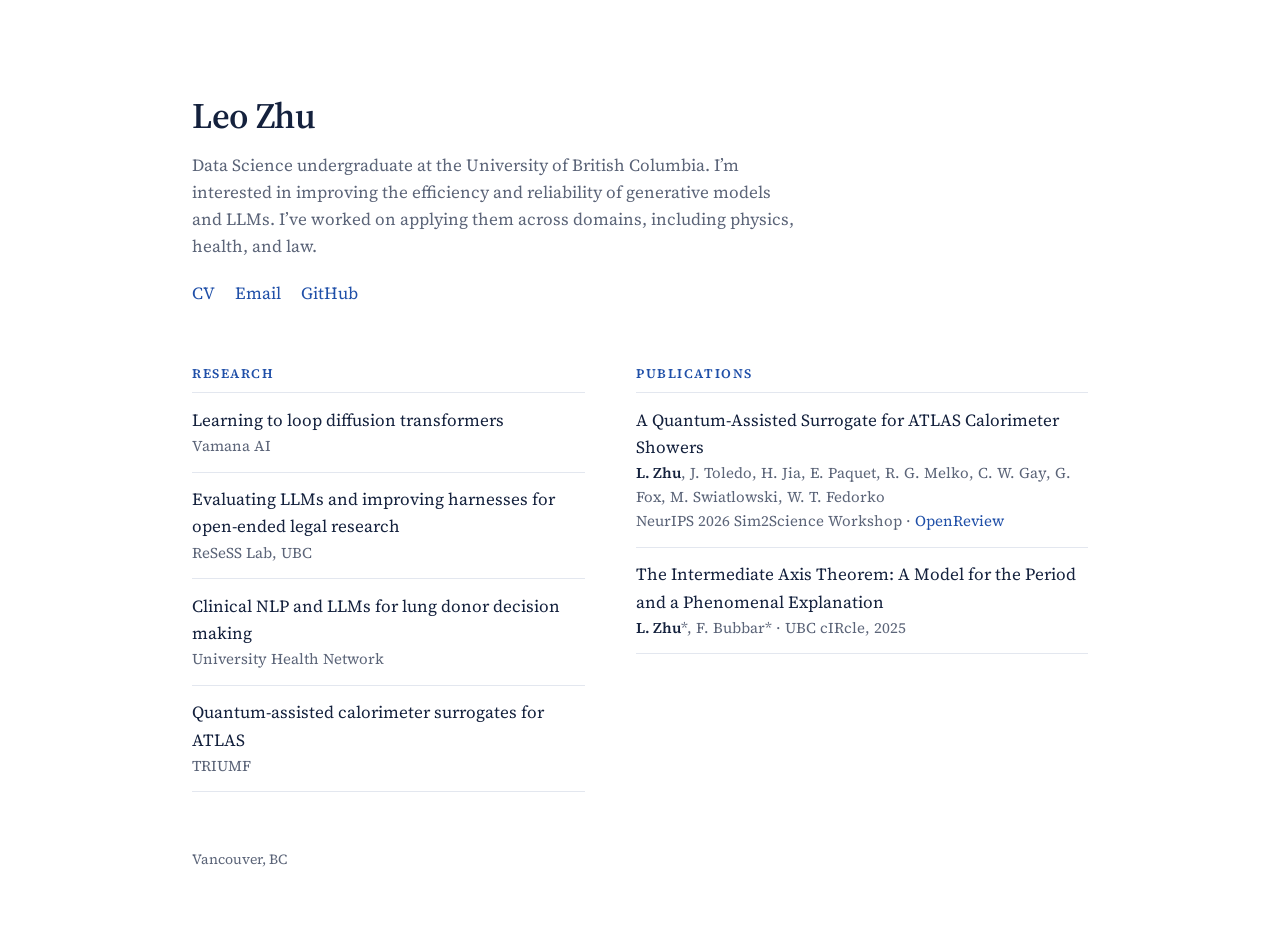
==== commit be416abe: "Use light theme and adapt layout to screen width" ====
--- a/index.html
+++ b/index.html
@@ -4,6 +4,7 @@
   <meta charset="utf-8">
   <meta name="viewport" content="width=device-width, initial-scale=1">
   <meta name="description" content="Leo Zhu is a Data Science undergraduate at UBC interested in efficient, reliable generative models and LLMs.">
+  <meta name="color-scheme" content="only light">
   <meta name="theme-color" content="#ffffff">
   <link rel="canonical" href="https://leo-lj-zhu.github.io/">
   <link rel="icon" href="assets/favicon.png" type="image/png">
--- a/style.css
+++ b/style.css
@@ -1,21 +1,11 @@
 :root {
-  color-scheme: light dark;
+  color-scheme: only light;
   --bg: #ffffff;
   --ink: #14213d;
   --muted: #5b6478;
   --accent: #1f4fa8;
   --rule: #e3e7ef;
   --serif: "Source Serif 4", "Iowan Old Style", Georgia, serif;
-}
-
-@media (prefers-color-scheme: dark) {
-  :root {
-    --bg: #0d1526;
-    --ink: #e4e9f3;
-    --muted: #98a3ba;
-    --accent: #8db3ff;
-    --rule: #22304a;
-  }
 }
 
 * { box-sizing: border-box; }
@@ -30,9 +20,9 @@
 }
 
 .page {
-  max-width: 40rem;
-  margin: 0 auto;
-  padding: 6rem 1.25rem 4rem;
+  width: clamp(min(100%, 40rem), 76%, 100rem);
+  margin-inline: auto;
+  padding: 6rem clamp(1.25rem, 3vw, 3rem) 4rem;
 }
 
 h1, h2, p, ul { margin: 0; }
@@ -53,6 +43,7 @@
 }
 
 .intro p {
+  max-width: 68ch;
   margin-top: 1rem;
   color: var(--muted);
 }
@@ -105,6 +96,16 @@
   font-size: 0.875rem;
 }
 
+@media (min-width: 70rem) {
+  .page {
+    display: grid;
+    grid-template-columns: minmax(0, 1fr) minmax(0, 1.15fr);
+    column-gap: clamp(2rem, 4vw, 4.5rem);
+  }
+
+  .intro, .page > footer { grid-column: 1 / -1; }
+}
+
 @media (max-width: 480px) {
   .page { padding-top: 3.5rem; }
   .intro h1 { font-size: 1.9rem; }
@@ -133,6 +134,7 @@
 
 .cv-page {
   position: relative;
+  width: min(100%, 850px);
   background: #fff;
   box-shadow: 0 1px 3px rgb(20 33 61 / 0.12), 0 0 0 1px var(--rule);
 }
@@ -140,7 +142,7 @@
 .cv-page canvas {
   display: block;
   width: 100%;
-  height: 100%;
+  height: auto;
 }
 
 .cv-link {
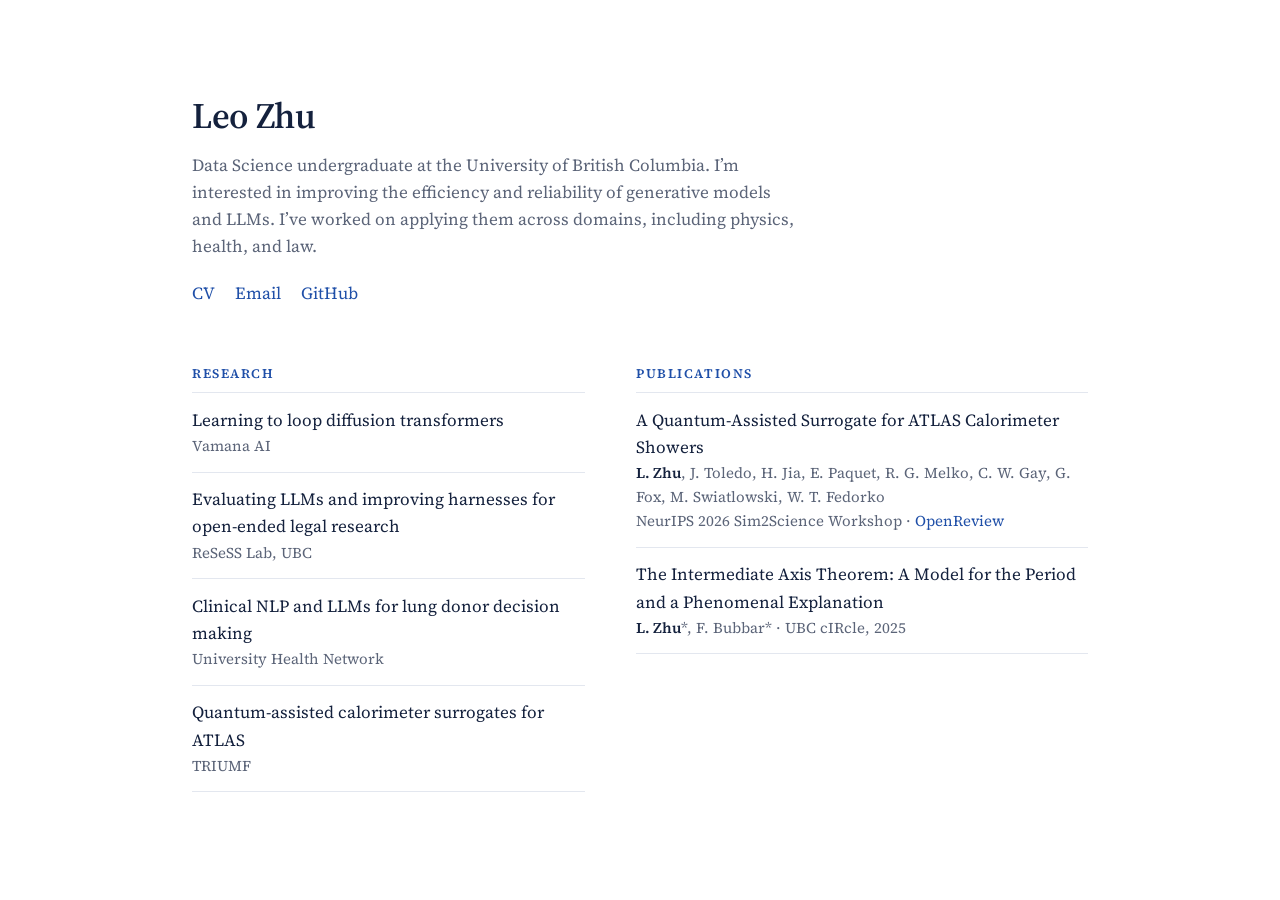
==== commit dbd1bb08: "Remove homepage location footer" ====
--- a/index.html
+++ b/index.html
@@ -51,8 +51,6 @@
         </li>
       </ul>
     </section>
-
-    <footer>Vancouver, BC</footer>
   </main>
 </body>
 </html>
--- a/style.css
+++ b/style.css
@@ -90,12 +90,6 @@
 
 .where b { font-weight: 600; color: var(--ink); }
 
-footer {
-  margin-top: 3.5rem;
-  color: var(--muted);
-  font-size: 0.875rem;
-}
-
 @media (min-width: 70rem) {
   .page {
     display: grid;
@@ -103,7 +97,7 @@
     column-gap: clamp(2rem, 4vw, 4.5rem);
   }
 
-  .intro, .page > footer { grid-column: 1 / -1; }
+  .intro { grid-column: 1 / -1; }
 }
 
 @media (max-width: 480px) {
